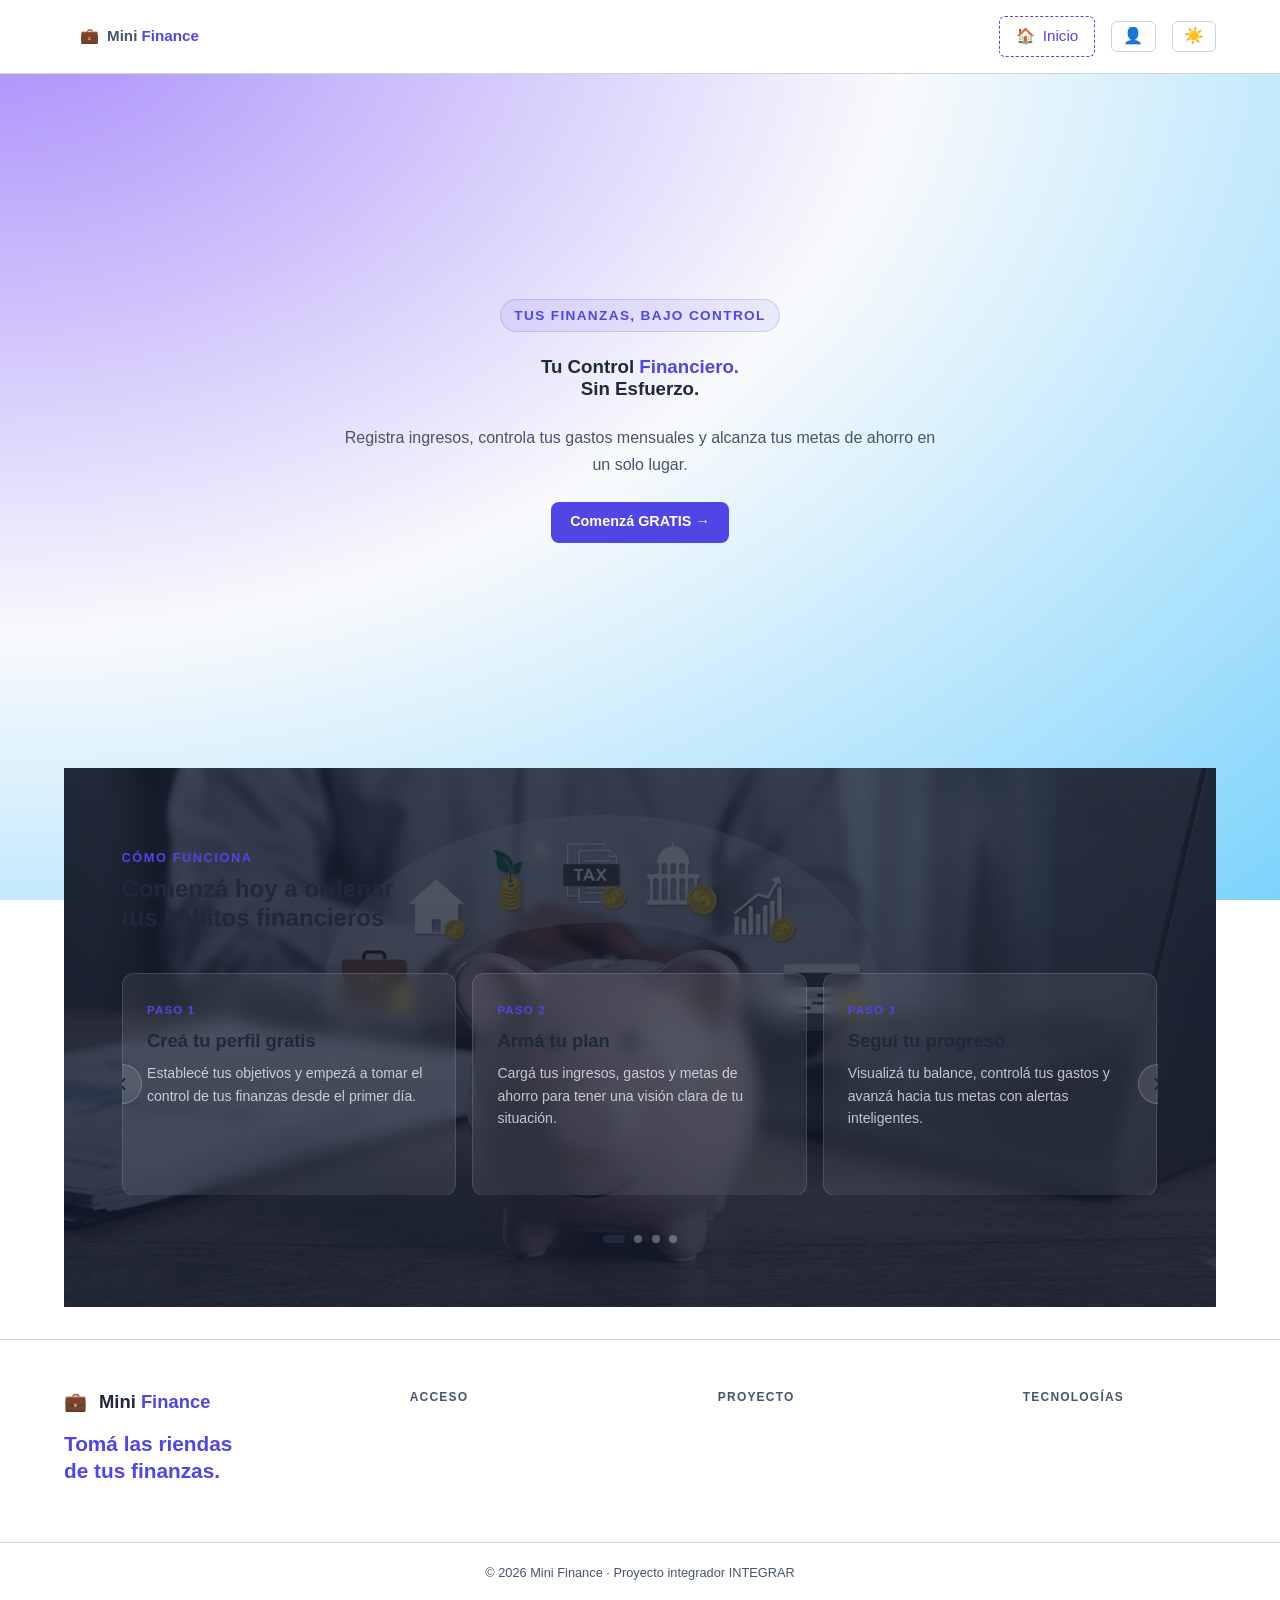
==== index.html @ 46c2e447 "feat (home): replace hero carousel with steps section and page footer. - Add steps carousel with dyn" ====
<!DOCTYPE html>
<html lang="es">
<head> 
    <meta charset="UTF-8">
    <meta name="viewport" content="width=device-width, initial-scale=1.0">
    <meta name="description" content="Mini Finance - Simulador de presupuesto personal.">
    <title>Mini Finance</title>
    <link rel="stylesheet" href="assets/src/main.css">
</head>
<body>

    <!-- Navbar principal -->
    <header class="main-navbar">
        <div class="navbar-container">
            <a href="index.html" class="logo" aria-label="Mini Finance - Inicio">
                <span aria-hidden="true">💼</span>
                <strong>Mini <span class="accent-text">Finance</span></strong>
            </a>
            <nav aria-label="Navegación principal">
                <ul class="nav-links">
                    <li><a href="index.html" class="nav-link-home" aria-current="page"><span aria-hidden="true">🏠</span>Inicio</a></li>
                    <li id="nav-dashboard-item" hidden>
                        <a href="pages/dashboard.html" class="btn-secondary">Ir al Dashboard</a>
                    </li>
                    <li>
                        <button id="nav-account-btn" class="btn-theme-toggle" aria-label="Mi cuenta" aria-expanded="false">
                            👤 <span id="nav-username"></span>
                        </button>
                    </li>
                    <li>
                        <button id="theme-toggle" class="btn-theme-toggle" aria-label="Cambiar tema">🌙</button>
                    </li>
                </ul>
            </nav>
        </div>
    </header>

    <!-- Hero y carrusel -->
    <!--
    <main class="main-home">
        <section class="hero" aria-labelledby="hero-title">
            <article class="hero-content">
                <p class="hero-tag">Tus finanzas, bajo control</p>
                <h1 id="hero-title">Tu Control <span class="accent-text">Financiero.</span><br>Sin Esfuerzo.</h1>
                <p class="hero-description">Registra ingresos, controla tus gastos mensuales y alcanza tus metas de ahorro en un solo lugar.</p>
                <button id="hero-cta" class="btn-primary">Comenzá GRATIS →</button>
            </article>

            <figure class="hero-carousel" aria-hidden="false">
                <img src="assets/img/image1.png" alt="" class="carousel-slide active">
                <img src="assets/img/image2.png" alt="" class="carousel-slide">
                <img src="assets/img/image3.png" alt="" class="carousel-slide">
                <button class="carousel-btn prev" aria-label="Imagen anterior">❮</button>
                <button class="carousel-btn next" aria-label="Siguiente imagen">❯</button>
                <figcaption class="carousel-dots">
                    <button class="dot active" data-slide="0" aria-label="Ir a imagen 1"></button>
                    <button class="dot" data-slide="1" aria-label="Ir a imagen 2"></button>
                    <button class="dot" data-slide="2" aria-label="Ir a imagen 3"></button>
                </figcaption>
            </figure>
        </section>
    </main>
    -->

    <!-- Hero sin carrusel -->
    <main class="main-home">
        <section class="hero hero-solo" aria-labelledby="hero-title">
            <article class="hero-content">
                <p class="hero-tag">Tus finanzas, bajo control</p>
                <h1 id="hero-title">Tu Control <span class="accent-text">Financiero.</span><br>Sin Esfuerzo.</h1>
                <p class="hero-description">Registra ingresos, controla tus gastos mensuales y alcanza tus metas de ahorro en un solo lugar.</p>
                <button id="hero-cta" class="btn-primary">Comenzá GRATIS →</button>
            </article>
        </section>

        <!-- Sección "Cómo funciona" con carrusel de pasos -->
        <section class="steps-section" aria-labelledby="steps-title">

            <!-- Imagen de fondo decorativa -->
            <div class="steps-bg" aria-hidden="true"></div>

            <div class="steps-inner">
                <header class="steps-header">
                    <p class="steps-eyebrow">Cómo funciona</p>
                    <h2 id="steps-title">Comenzá hoy a ordenar<br>tus hábitos financieros</h2>
                </header>

                <!-- Carrusel de pasos -->
                <div class="steps-carousel-wrapper" role="region" aria-label="Pasos para usar Mini Finance">
                    <div class="steps-track" id="steps-track">

                        <article class="step-card">
                            <p class="step-label">PASO 1</p>
                            <h3 class="step-title">Creá tu perfil gratis</h3>
                            <p class="step-desc">Establecé tus objetivos y empezá a tomar el control de tus finanzas desde el primer día.</p>
                        </article>

                        <article class="step-card">
                            <p class="step-label">PASO 2</p>
                            <h3 class="step-title">Armá tu plan</h3>
                            <p class="step-desc">Cargá tus ingresos, gastos y metas de ahorro para tener una visión clara de tu situación.</p>
                        </article>

                        <article class="step-card">
                            <p class="step-label">PASO 3</p>
                            <h3 class="step-title">Seguí tu progreso</h3>
                            <p class="step-desc">Visualizá tu balance, controlá tus gastos y avanzá hacia tus metas con alertas inteligentes.</p>
                        </article>

                        <article class="step-card step-card--highlight">
                            <p class="step-label">PRÓXIMAMENTE</p>
                            <h3 class="step-title">Análisis avanzado</h3>
                            <p class="step-desc">Gráficos de la regla 50/30/20, reportes mensuales y recomendaciones personalizadas.</p>
                            <span class="step-badge">En desarrollo</span>
                        </article>

                    </div>

                    <button class="steps-btn steps-btn--prev" id="steps-prev" aria-label="Paso anterior">
                        <svg xmlns="http://www.w3.org/2000/svg" width="20" height="20" viewBox="0 0 24 24" fill="none" stroke="currentColor" stroke-width="2.5" stroke-linecap="round" stroke-linejoin="round" aria-hidden="true"><polyline points="15 18 9 12 15 6"/></svg>
                    </button>
                    <button class="steps-btn steps-btn--next" id="steps-next" aria-label="Paso siguiente">
                        <svg xmlns="http://www.w3.org/2000/svg" width="20" height="20" viewBox="0 0 24 24" fill="none" stroke="currentColor" stroke-width="2.5" stroke-linecap="round" stroke-linejoin="round" aria-hidden="true"><polyline points="9 18 15 12 9 6"/></svg>
                    </button>
                </div>

                <!-- Dots -->
                <div class="steps-dots" id="steps-dots" aria-label="Indicadores de paso" role="tablist"></div>
            </div>
        </section>
    </main>



    <!-- OVERLAY DE AUTENTICACIÓN -->
    <div id="auth-overlay" class="auth-overlay" role="dialog" aria-modal="true" aria-labelledby="auth-overlay-title">
        <article class="auth-card">

            <!-- Selector de modo: Login / Registro -->
            <nav class="auth-tabs" aria-label="Modo de acceso">
                <button class="auth-tab active" data-tab="login" aria-selected="true">Iniciar sesión</button>
                <button class="auth-tab" data-tab="register" aria-selected="false">Crear cuenta</button>
            </nav>

            <!-- Form de Login -->
            <section id="auth-login" class="auth-form-panel" aria-labelledby="login-title">
                <h2 id="login-title" class="auth-form-title">Bienvenido de vuelta</h2>
                <p class="auth-form-subtitle">Ingresá con tu cuenta para continuar.</p>

                <form id="login-form" novalidate>
                    <div class="form-group">
                        <label for="login-username">Usuario</label>
                        <input type="text" id="login-username" placeholder="Tu nombre de usuario" autocomplete="username">
                        <span id="login-username-error" class="error-message" role="status" aria-live="polite"></span>
                    </div>
                    <div class="form-group">
                        <label for="login-password">Contraseña</label>
                        <input type="password" id="login-password" placeholder="Tu contraseña" autocomplete="current-password">
                        <span id="login-password-error" class="error-message" role="status" aria-live="polite"></span>
                    </div>
                    <span id="login-general-error" class="error-message auth-general-error" role="alert" aria-live="assertive"></span>
                    <button type="submit" class="btn-primary btn-block">Ingresar</button>
                </form>

                <!-- Lista de cuentas existentes -->
                <section id="accounts-list-section" aria-labelledby="accounts-list-title">
                    <h3 id="accounts-list-title" class="accounts-list-title">Cuentas guardadas</h3>
                    <ul id="accounts-list" class="accounts-list" aria-label="Lista de cuentas"></ul>
                </section>
            </section>

            <!-- Form de Registro -->
            <section id="auth-register" class="auth-form-panel" hidden aria-labelledby="register-title">
                <h2 id="register-title" class="auth-form-title">Crear cuenta</h2>
                <p class="auth-form-subtitle">Registrá tu cuenta para guardar tus finanzas.</p>

                <form id="register-form" novalidate>
                    <div class="form-group">
                        <label for="register-username">Usuario</label>
                        <input type="text" id="register-username" placeholder="Mínimo 3 caracteres" autocomplete="username">
                        <span id="register-username-error" class="error-message" role="status" aria-live="polite"></span>
                    </div>
                    <div class="form-group">
                        <label for="register-password">Contraseña</label>
                        <input type="password" id="register-password" placeholder="Mínimo 4 caracteres" autocomplete="new-password">
                        <span id="register-password-error" class="error-message" role="status" aria-live="polite"></span>
                    </div>
                    <div class="form-group">
                        <label for="register-password2">Confirmar contraseña</label>
                        <input type="password" id="register-password2" placeholder="Repetí tu contraseña" autocomplete="new-password">
                        <span id="register-password2-error" class="error-message" role="status" aria-live="polite"></span>
                    </div>
                    <span id="register-general-error" class="error-message auth-general-error" role="alert" aria-live="assertive"></span>
                    <button type="submit" class="btn-primary btn-block">Crear cuenta</button>
                </form>
            </section>

        </article>
    </div>

    <!-- Menú de cuenta (dropdown) -->
    <div id="account-menu" class="account-menu" hidden aria-label="Menú de cuenta">
        <p class="account-menu-name">Cuenta: <strong id="account-menu-username"></strong></p>
        <button type="button" id="logout-btn" class="btn-danger">Cerrar sesión</button>
    </div>

    <!-- REPO en GitHub 
    <a href="https://github.com/Facu-Ferreyra/Mini_Finance_INTEGRAR" class="github-fab" target="_blank" rel="noopener noreferrer" aria-label="Ver repositorio en GitHub">
        <svg xmlns="http://www.w3.org/2000/svg" width="22" height="22" viewBox="0 0 24 24" fill="currentColor" aria-hidden="true">
            <path d="M12 0C5.37 0 0 5.37 0 12c0 5.31 3.435 9.795 8.205 11.385.6.105.825-.255.825-.57 0-.285-.015-1.23-.015-2.235-3.015.555-3.795-.735-4.035-1.41-.135-.345-.72-1.41-1.23-1.695-.42-.225-1.02-.78-.015-.795.945-.015 1.62.87 1.845 1.23 1.08 1.815 2.805 1.305 3.495.99.105-.78.42-1.305.765-1.605-2.67-.3-5.46-1.335-5.46-5.925 0-1.305.465-2.385 1.23-3.225-.12-.3-.54-1.53.12-3.18 0 0 1.005-.315 3.3 1.23.96-.27 1.98-.405 3-.405s2.04.135 3 .405c2.295-1.56 3.3-1.23 3.3-1.23.66 1.65.24 2.88.12 3.18.765.84 1.23 1.905 1.23 3.225 0 4.605-2.805 5.625-5.475 5.925.435.375.81 1.095.81 2.22 0 1.605-.015 2.895-.015 3.3 0 .315.225.69.825.57A12.02 12.02 0 0 0 24 12c0-6.63-5.37-12-12-12z"/>
        </svg>
        <span>Repo GitHub</span>
    </a>
    -->

        <!-- Footer -->
    <footer class="main-footer" role="contentinfo">
        <div class="footer-inner">

            <div class="footer-brand">
                <a href="index.html" class="logo footer-logo" aria-label="Mini Finance - Inicio">
                    <span aria-hidden="true">💼</span>
                    <strong>Mini <span class="accent-text">Finance</span></strong>
                </a>
                <p class="footer-tagline">Tomá las riendas<br>de tus finanzas.</p>
            </div>

            <nav class="footer-nav" aria-label="Links del footer">
                <section class="footer-col" aria-labelledby="footer-col-1">
                    <h3 id="footer-col-1">Acceso</h3>
                    <ul>
                        <li><a href="index.html">Inicio</a></li>
                        <li><a href="pages/dashboard.html">Dashboard</a></li>
                        <li><a href="pages/resumen.html">Resumen</a></li>
                    </ul>
                </section>

                <section class="footer-col" aria-labelledby="footer-col-2">
                    <h3 id="footer-col-2">Proyecto</h3>
                    <ul>
                        <li><a href="https://github.com/Facu-Ferreyra/Mini_Finance_INTEGRAR" target="_blank" rel="noopener noreferrer">Repositorio GitHub</a></li>
                        <li><a href="#como-funciona">Cómo funciona</a></li>
                    </ul>
                </section>

                <section class="footer-col" aria-labelledby="footer-col-3">
                    <h3 id="footer-col-3">Tecnologías</h3>
                    <ul>
                        <li><span>· HTML5 ·</span></li>
                        <li><span>· CSS3 ·</span></li>
                        <li><span>· JavaScript ES Modules ·</span></li>
                    </ul>
                </section>
            </nav>

        </div>

        <div class="footer-bottom">
            <p>© 2026 Mini Finance · Proyecto integrador INTEGRAR</p>
        </div>
    </footer>

    <script type="module" src="assets/scripts/main.js" defer></script>
</body>
</html>
---- assets/src/main.css ----
@layer reset, variables, layout, components, pages, responsive;

@import url("base/reset.css") layer(reset);
@import url("base/variables.css") layer(variables);
@import url("layout/layout.css") layer(layout);
@import url("components/index.css") layer(components);
@import url("pages/index.css") layer(pages);
@import url("responsive.css") layer(responsive);

@keyframes pageFadeIn {
    from { opacity: 0; transform: translateY(8px); }
    to   { opacity: 1; transform: translateY(0); }
}

@keyframes pageFadeOut {
    from { opacity: 1; transform: translateY(0); }
    to   { opacity: 0; transform: translateY(-8px); }
}

body {
    animation: pageFadeIn 0.35s ease forwards;
}

body.page-leaving {
    animation: pageFadeOut 0.25s ease forwards;
    pointer-events: none;
}
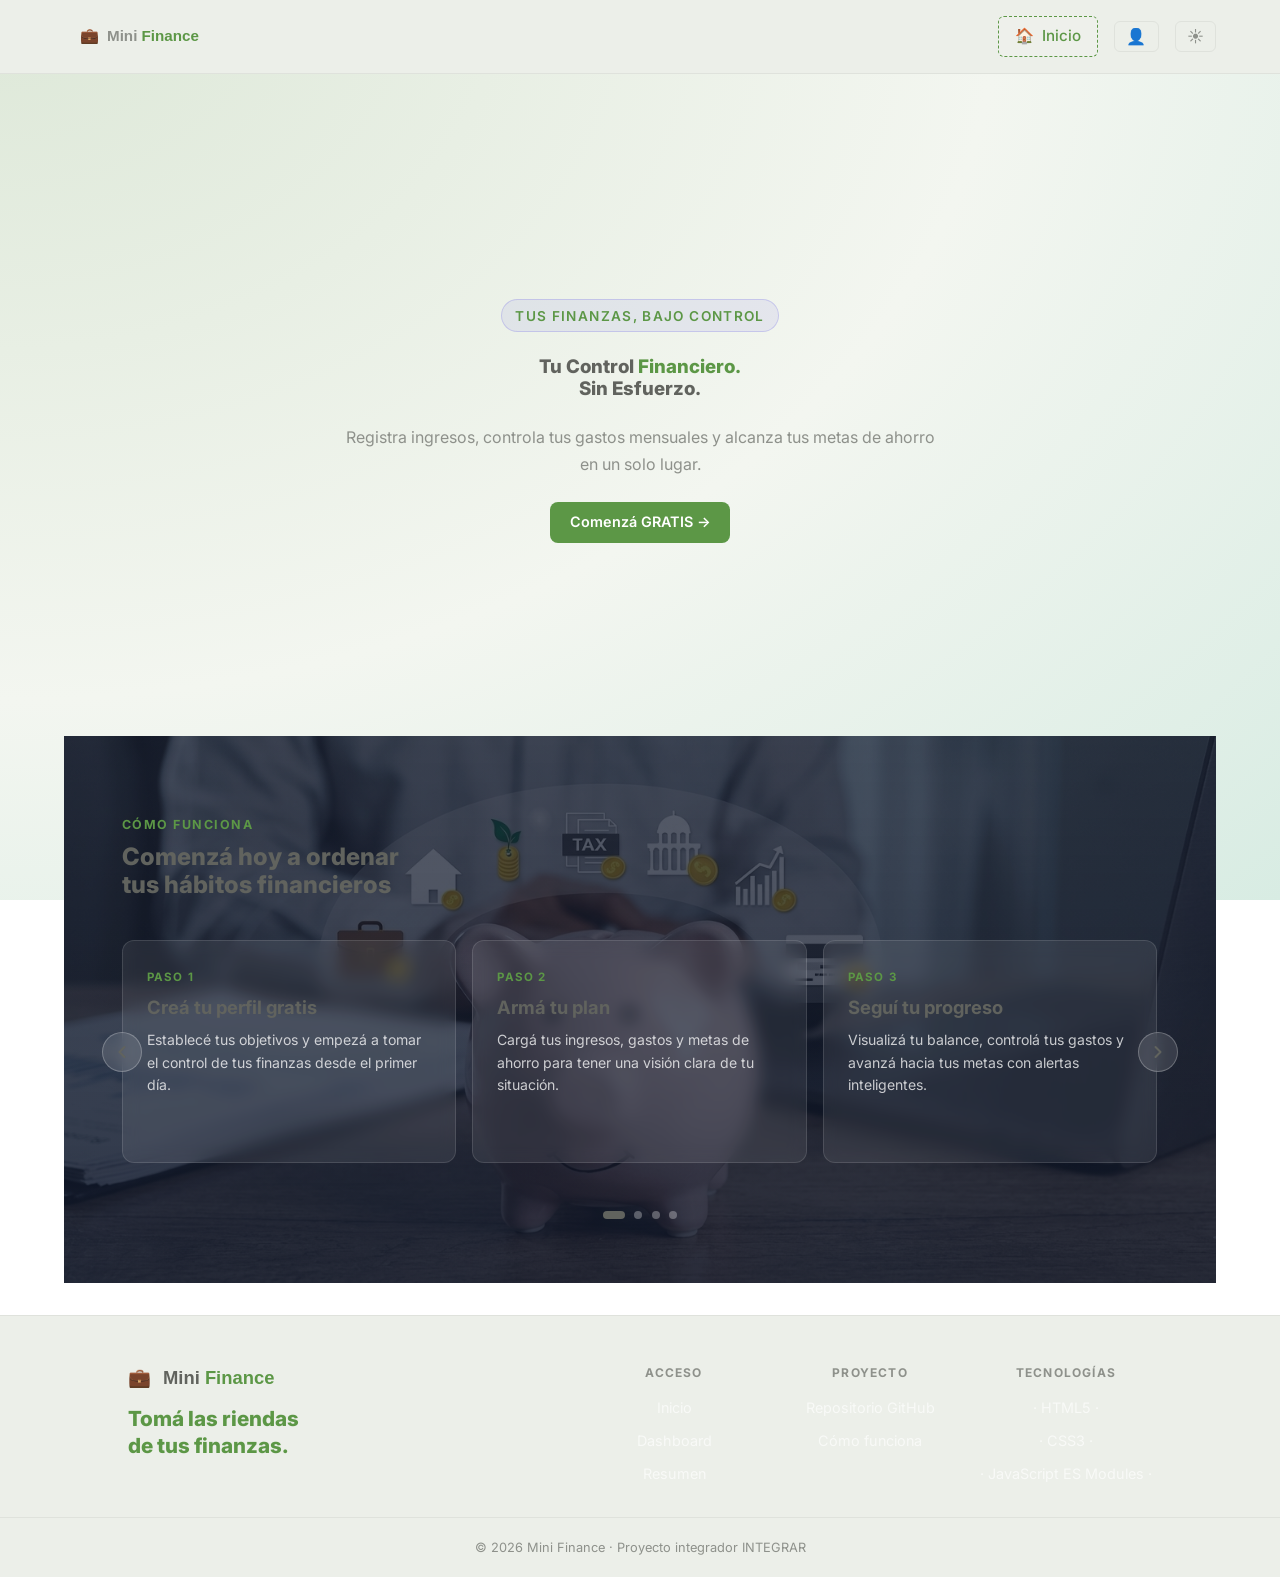
==== commit ccef031d: "fix (ui): carrousel buttons visible. - steps section full-width. - dar/light pallete refresh. - auth" ====
--- a/index.html
+++ b/index.html
@@ -5,6 +5,9 @@
     <meta name="viewport" content="width=device-width, initial-scale=1.0">
     <meta name="description" content="Mini Finance - Simulador de presupuesto personal.">
     <title>Mini Finance</title>
+    <link rel="preconnect" href="https://fonts.googleapis.com">
+    <link rel="preconnect" href="https://fonts.gstatic.com" crossorigin>
+    <link rel="stylesheet" href="https://fonts.googleapis.com/css2?family=Inter:wght@400;500;600;700;800&display=swap">
     <link rel="stylesheet" href="assets/src/main.css">
 </head>
 <body>
@@ -87,33 +90,35 @@
 
                 <!-- Carrusel de pasos -->
                 <div class="steps-carousel-wrapper" role="region" aria-label="Pasos para usar Mini Finance">
-                    <div class="steps-track" id="steps-track">
-
-                        <article class="step-card">
-                            <p class="step-label">PASO 1</p>
-                            <h3 class="step-title">Creá tu perfil gratis</h3>
-                            <p class="step-desc">Establecé tus objetivos y empezá a tomar el control de tus finanzas desde el primer día.</p>
-                        </article>
-
-                        <article class="step-card">
-                            <p class="step-label">PASO 2</p>
-                            <h3 class="step-title">Armá tu plan</h3>
-                            <p class="step-desc">Cargá tus ingresos, gastos y metas de ahorro para tener una visión clara de tu situación.</p>
-                        </article>
-
-                        <article class="step-card">
-                            <p class="step-label">PASO 3</p>
-                            <h3 class="step-title">Seguí tu progreso</h3>
-                            <p class="step-desc">Visualizá tu balance, controlá tus gastos y avanzá hacia tus metas con alertas inteligentes.</p>
-                        </article>
-
-                        <article class="step-card step-card--highlight">
-                            <p class="step-label">PRÓXIMAMENTE</p>
-                            <h3 class="step-title">Análisis avanzado</h3>
-                            <p class="step-desc">Gráficos de la regla 50/30/20, reportes mensuales y recomendaciones personalizadas.</p>
-                            <span class="step-badge">En desarrollo</span>
-                        </article>
-
+                    <div class="steps-track-mask">
+                        <div class="steps-track" id="steps-track">
+
+                            <article class="step-card">
+                                <p class="step-label">PASO 1</p>
+                                <h3 class="step-title">Creá tu perfil gratis</h3>
+                                <p class="step-desc">Establecé tus objetivos y empezá a tomar el control de tus finanzas desde el primer día.</p>
+                            </article>
+
+                            <article class="step-card">
+                                <p class="step-label">PASO 2</p>
+                                <h3 class="step-title">Armá tu plan</h3>
+                                <p class="step-desc">Cargá tus ingresos, gastos y metas de ahorro para tener una visión clara de tu situación.</p>
+                            </article>
+
+                            <article class="step-card">
+                                <p class="step-label">PASO 3</p>
+                                <h3 class="step-title">Seguí tu progreso</h3>
+                                <p class="step-desc">Visualizá tu balance, controlá tus gastos y avanzá hacia tus metas con alertas inteligentes.</p>
+                            </article>
+
+                            <article class="step-card step-card--highlight">
+                                <p class="step-label">PRÓXIMAMENTE</p>
+                                <h3 class="step-title">Análisis avanzado</h3>
+                                <p class="step-desc">Gráficos de la regla 50/30/20, reportes mensuales y recomendaciones personalizadas.</p>
+                                <span class="step-badge">En desarrollo</span>
+                            </article>
+
+                        </div>
                     </div>
 
                     <button class="steps-btn steps-btn--prev" id="steps-prev" aria-label="Paso anterior">
--- a/assets/src/main.css
+++ b/assets/src/main.css
@@ -1,4 +1,5 @@
 @layer reset, variables, layout, components, pages, responsive;
+
 
 @import url("base/reset.css") layer(reset);
 @import url("base/variables.css") layer(variables);
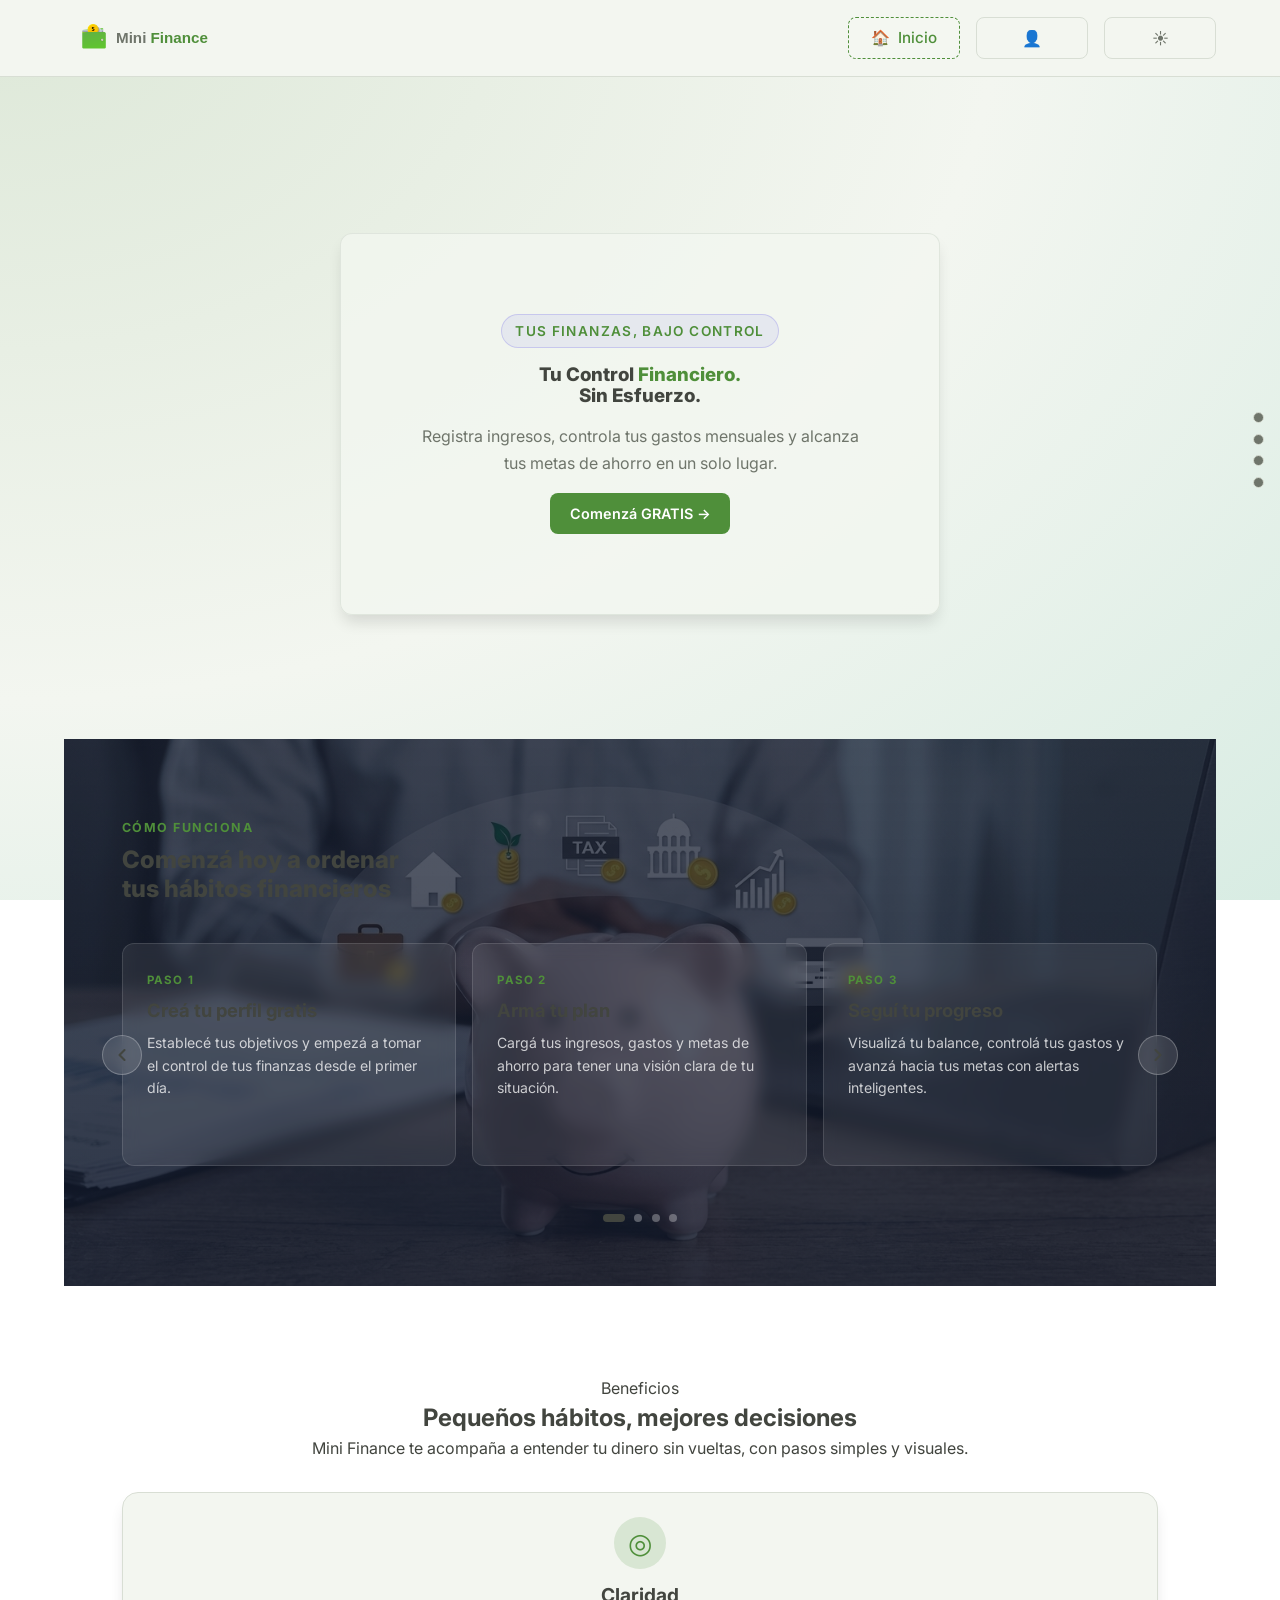
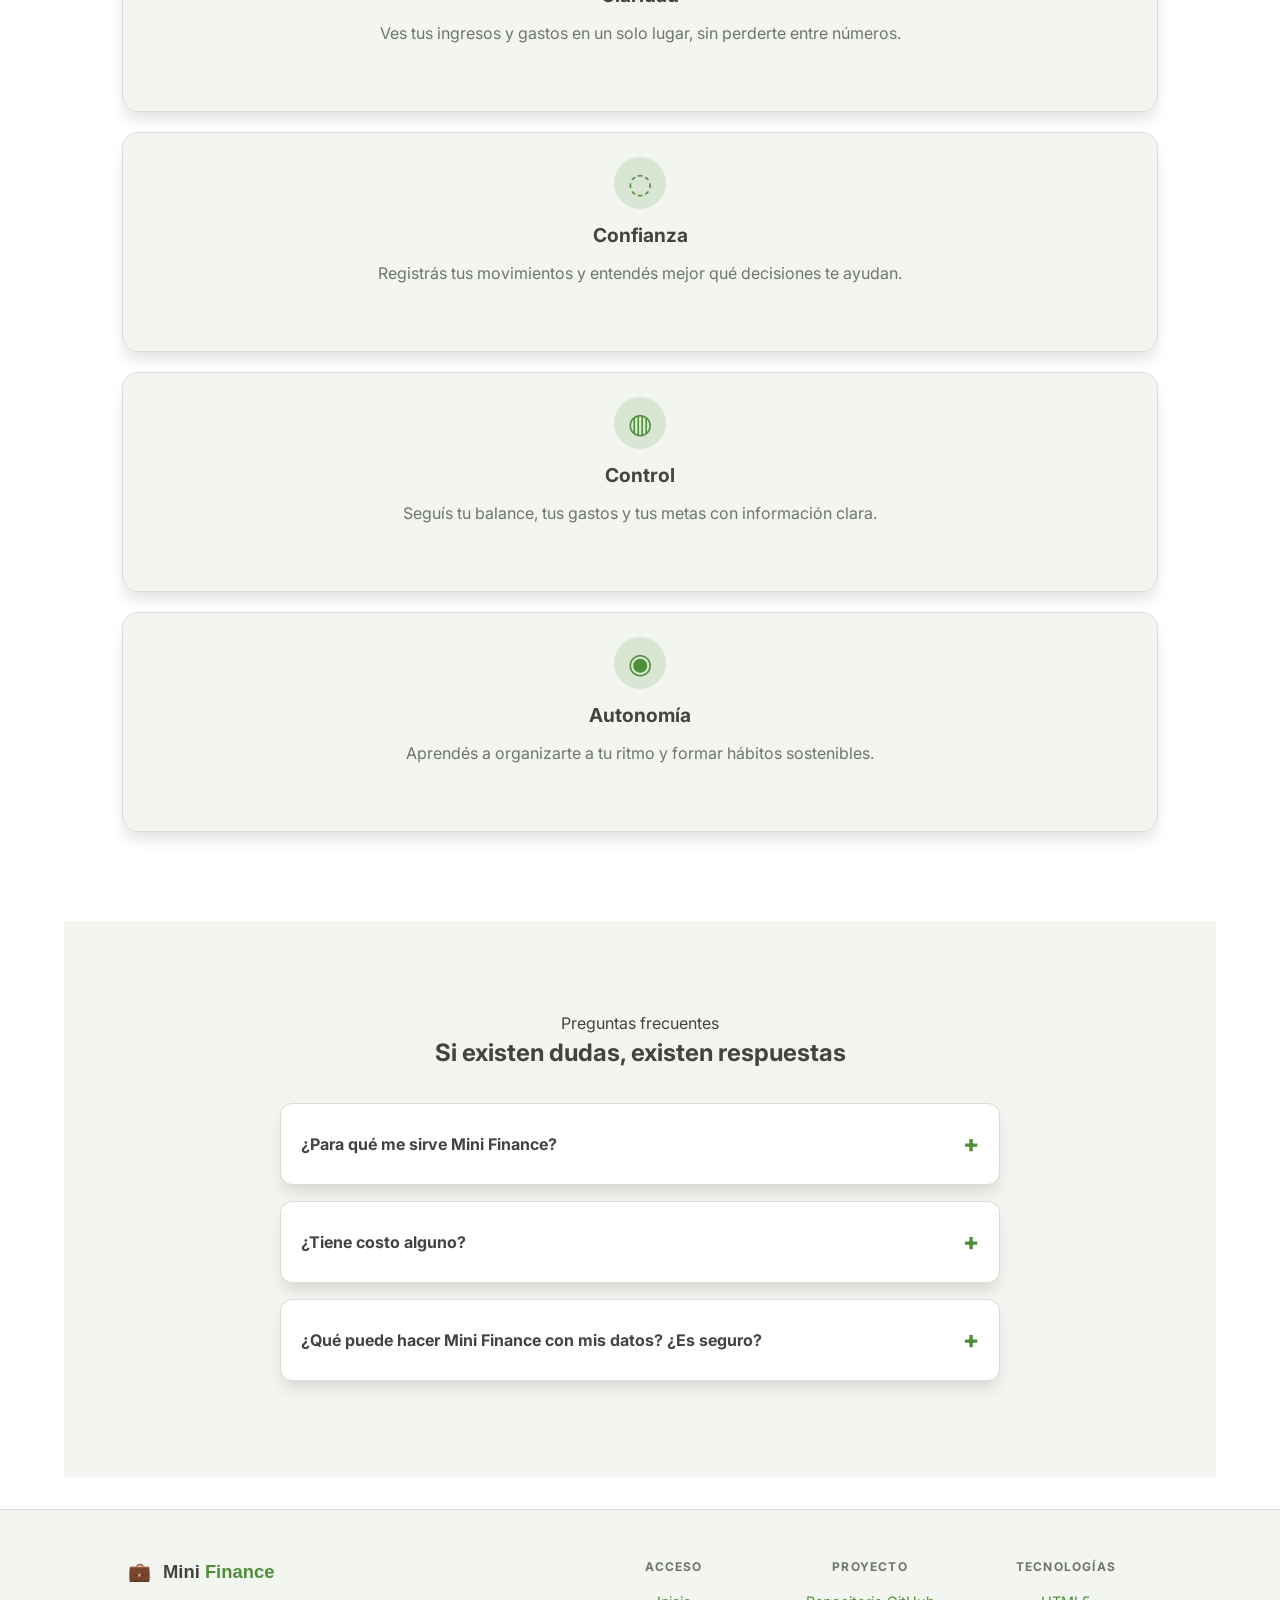
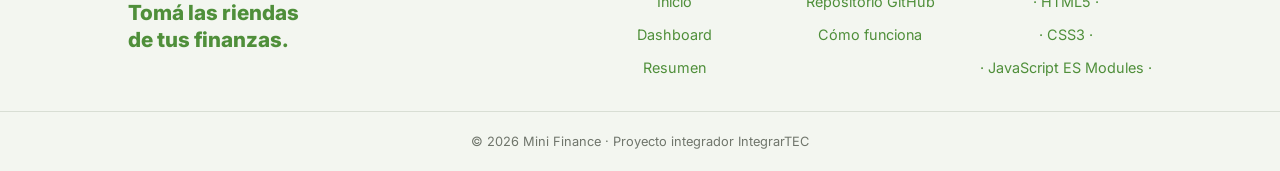
==== commit 08b015dc: "fix: stabilize responsive layout, modal behavior, and landing UI." ====
--- a/index.html
+++ b/index.html
@@ -5,6 +5,7 @@
     <meta name="viewport" content="width=device-width, initial-scale=1.0">
     <meta name="description" content="Mini Finance - Simulador de presupuesto personal.">
     <title>Mini Finance</title>
+    <link rel="icon" type="image/png" href="assets/img/favicon.png">
     <link rel="preconnect" href="https://fonts.googleapis.com">
     <link rel="preconnect" href="https://fonts.gstatic.com" crossorigin>
     <link rel="stylesheet" href="https://fonts.googleapis.com/css2?family=Inter:wght@400;500;600;700;800&display=swap">
@@ -16,11 +17,17 @@
     <header class="main-navbar">
         <div class="navbar-container">
             <a href="index.html" class="logo" aria-label="Mini Finance - Inicio">
-                <span aria-hidden="true">💼</span>
+                <img class="brand-mark" src="assets/img/logo-mini-finance.png" alt="" aria-hidden="true">
                 <strong>Mini <span class="accent-text">Finance</span></strong>
             </a>
-            <nav aria-label="Navegación principal">
-                <ul class="nav-links">
+            <button class="menu-toggle" id="mobile-menu" type="button" aria-label="Abrir menú" aria-expanded="false" aria-controls="primary-nav">
+                <span class="bar"></span>
+                <span class="bar"></span>
+                <span class="bar"></span>
+            </button>
+
+            <nav id= "primary-nav" aria-label="Navegación principal">
+                <ul class="nav-links no-search">
                     <li><a href="index.html" class="nav-link-home" aria-current="page"><span aria-hidden="true">🏠</span>Inicio</a></li>
                     <li id="nav-dashboard-item" hidden>
                         <a href="pages/dashboard.html" class="btn-secondary">Ir al Dashboard</a>
@@ -38,33 +45,6 @@
         </div>
     </header>
 
-    <!-- Hero y carrusel -->
-    <!--
-    <main class="main-home">
-        <section class="hero" aria-labelledby="hero-title">
-            <article class="hero-content">
-                <p class="hero-tag">Tus finanzas, bajo control</p>
-                <h1 id="hero-title">Tu Control <span class="accent-text">Financiero.</span><br>Sin Esfuerzo.</h1>
-                <p class="hero-description">Registra ingresos, controla tus gastos mensuales y alcanza tus metas de ahorro en un solo lugar.</p>
-                <button id="hero-cta" class="btn-primary">Comenzá GRATIS →</button>
-            </article>
-
-            <figure class="hero-carousel" aria-hidden="false">
-                <img src="assets/img/image1.png" alt="" class="carousel-slide active">
-                <img src="assets/img/image2.png" alt="" class="carousel-slide">
-                <img src="assets/img/image3.png" alt="" class="carousel-slide">
-                <button class="carousel-btn prev" aria-label="Imagen anterior">❮</button>
-                <button class="carousel-btn next" aria-label="Siguiente imagen">❯</button>
-                <figcaption class="carousel-dots">
-                    <button class="dot active" data-slide="0" aria-label="Ir a imagen 1"></button>
-                    <button class="dot" data-slide="1" aria-label="Ir a imagen 2"></button>
-                    <button class="dot" data-slide="2" aria-label="Ir a imagen 3"></button>
-                </figcaption>
-            </figure>
-        </section>
-    </main>
-    -->
-
     <!-- Hero sin carrusel -->
     <main class="main-home">
         <section class="hero hero-solo" aria-labelledby="hero-title">
@@ -77,7 +57,7 @@
         </section>
 
         <!-- Sección "Cómo funciona" con carrusel de pasos -->
-        <section class="steps-section" aria-labelledby="steps-title">
+        <section id="como-funciona" class="steps-section" aria-labelledby="steps-title">
 
             <!-- Imagen de fondo decorativa -->
             <div class="steps-bg" aria-hidden="true"></div>
@@ -133,6 +113,73 @@
                 <div class="steps-dots" id="steps-dots" aria-label="Indicadores de paso" role="tablist"></div>
             </div>
         </section>
+
+        <section class="benefits-section" aria-labelledby="benefits-title">
+            <header class="section-heading">
+                <p class="section-eyebrow">Beneficios</p>
+                <h2 id="benefits-title">Pequeños hábitos, mejores decisiones</h2>
+                <p>Mini Finance te acompaña a entender tu dinero sin vueltas, con pasos simples y visuales.</p>
+            </header>
+
+            <ul class="benefits-list" aria-label="Beneficios principales de Mini Finance">
+                 <li>
+                    <article class="benefit-card">
+                        <figure class="benefit-icon" aria-hidden="true">◎</figure>
+                        <h3>Claridad</h3>
+                        <p>Ves tus ingresos y gastos en un solo lugar, sin perderte entre números.</p>
+                    </article>
+                </li>
+                <li>
+                    <article class="benefit-card">
+                        <figure class="benefit-icon" aria-hidden="true">◌</figure>
+                        <h3>Confianza</h3>
+                        <p>Registrás tus movimientos y entendés mejor qué decisiones te ayudan.</p>
+                    </article>
+                </li>
+                <li>
+                    <article class="benefit-card">
+                        <figure class="benefit-icon" aria-hidden="true">◍</figure>
+                        <h3>Control</h3>
+                        <p>Seguís tu balance, tus gastos y tus metas con información clara.</p>
+                    </article>
+                </li>
+                <li>
+                    <article class="benefit-card">
+                        <figure class="benefit-icon" aria-hidden="true">◉</figure>
+                        <h3>Autonomía</h3>
+                        <p>Aprendés a organizarte a tu ritmo y formar hábitos sostenibles.</p>
+                    </article>
+                </li>    
+            </ul>
+        </section>
+
+        <section class="faq-section" aria-labelledby="faq-title">
+            <header class="section-heading">
+                <p class="section-eyebrow">Preguntas frecuentes</p>
+                <h2 id="faq-title">Si existen dudas, existen respuestas</h2>
+            </header>
+
+            <section class="faq-list" aria-label="Preguntas frecuentes">
+                <details>
+                    <summary>¿Para qué me sirve Mini Finance?</summary>
+                    <p>Para registrar movimientos, ver tu balance y organizar metas de ahorro.</p>
+                </details>
+                <details>
+                    <summary>¿Tiene costo alguno?</summary>
+                    <p>¡Crear tu perfil, registrar ingresos / egresos y gestionar tus metas es totalmente gratuito!</p>
+                    <p>Todo desde un solo lugar, con una experiencia simple y clara.</p>
+                </details>
+                <details>
+                    <summary>¿Qué puede hacer Mini Finance con mis datos? ¿Es seguro?</summary>
+                    <p>Sí, es seguro. En Mini Finance tratamos tu información con la máxima responsabilidad:</p>
+                        <ol>
+                            <p> • Solo pedimos los datos que realmente necesitamos.</p>
+                            <p> • Se mantienen protegidos y en privado, no se sube a ningun servidor en la nube.</p>
+                            <p> • Nunca los compartimos sin tu autorización.</p>
+                        </ol>
+                </details>
+            </section>
+        </section>
     </main>
 
 
@@ -208,6 +255,7 @@
         <p class="account-menu-name">Cuenta: <strong id="account-menu-username"></strong></p>
         <button type="button" id="logout-btn" class="btn-danger">Cerrar sesión</button>
     </div>
+
 
     <!-- REPO en GitHub 
     <a href="https://github.com/Facu-Ferreyra/Mini_Finance_INTEGRAR" class="github-fab" target="_blank" rel="noopener noreferrer" aria-label="Ver repositorio en GitHub">
@@ -217,6 +265,21 @@
         <span>Repo GitHub</span>
     </a>
     -->
+
+    <nav class="section-dots" aria-label="Navegación de secciones">
+        <a href="#hero-title" aria-label="Ir al inicio"></a>
+        <a href="#como-funciona" aria-label="Ir a Cómo funciona"></a>
+        <a href="#benefits-title" aria-label="Ir a Beneficios"></a>
+        <a href="#faq-title" aria-label="Ir a Preguntas frecuentes"></a>
+    </nav>
+
+    <nav class="mobile-bottom-nav" aria-label="Navegación inferior">
+        <ul>
+            <li><a href="index.html" aria-current="page"><span aria-hidden="true">⌂</span>Home</a></li>
+            <li><a href="pages/dashboard.html"><span aria-hidden="true">▦</span>Panel</a></li>
+            <li><a href="pages/resumen.html"><span aria-hidden="true">◎</span>Resumen</a></li>
+        </ul>
+    </nav>
 
         <!-- Footer -->
     <footer class="main-footer" role="contentinfo">
@@ -261,7 +324,7 @@
         </div>
 
         <div class="footer-bottom">
-            <p>© 2026 Mini Finance · Proyecto integrador INTEGRAR</p>
+            <p>© 2026 Mini Finance · Proyecto integrador IntegrarTEC</p>
         </div>
     </footer>
 
--- a/assets/src/main.css
+++ b/assets/src/main.css
@@ -8,14 +8,15 @@
 @import url("pages/index.css") layer(pages);
 @import url("responsive.css") layer(responsive);
 
+
 @keyframes pageFadeIn {
-    from { opacity: 0; transform: translateY(8px); }
-    to   { opacity: 1; transform: translateY(0); }
+    from { opacity: 0; }
+    to   { opacity: 1; }
 }
 
 @keyframes pageFadeOut {
-    from { opacity: 1; transform: translateY(0); }
-    to   { opacity: 0; transform: translateY(-8px); }
+    from { opacity: 1; }
+    to   { opacity: 0; }
 }
 
 body {
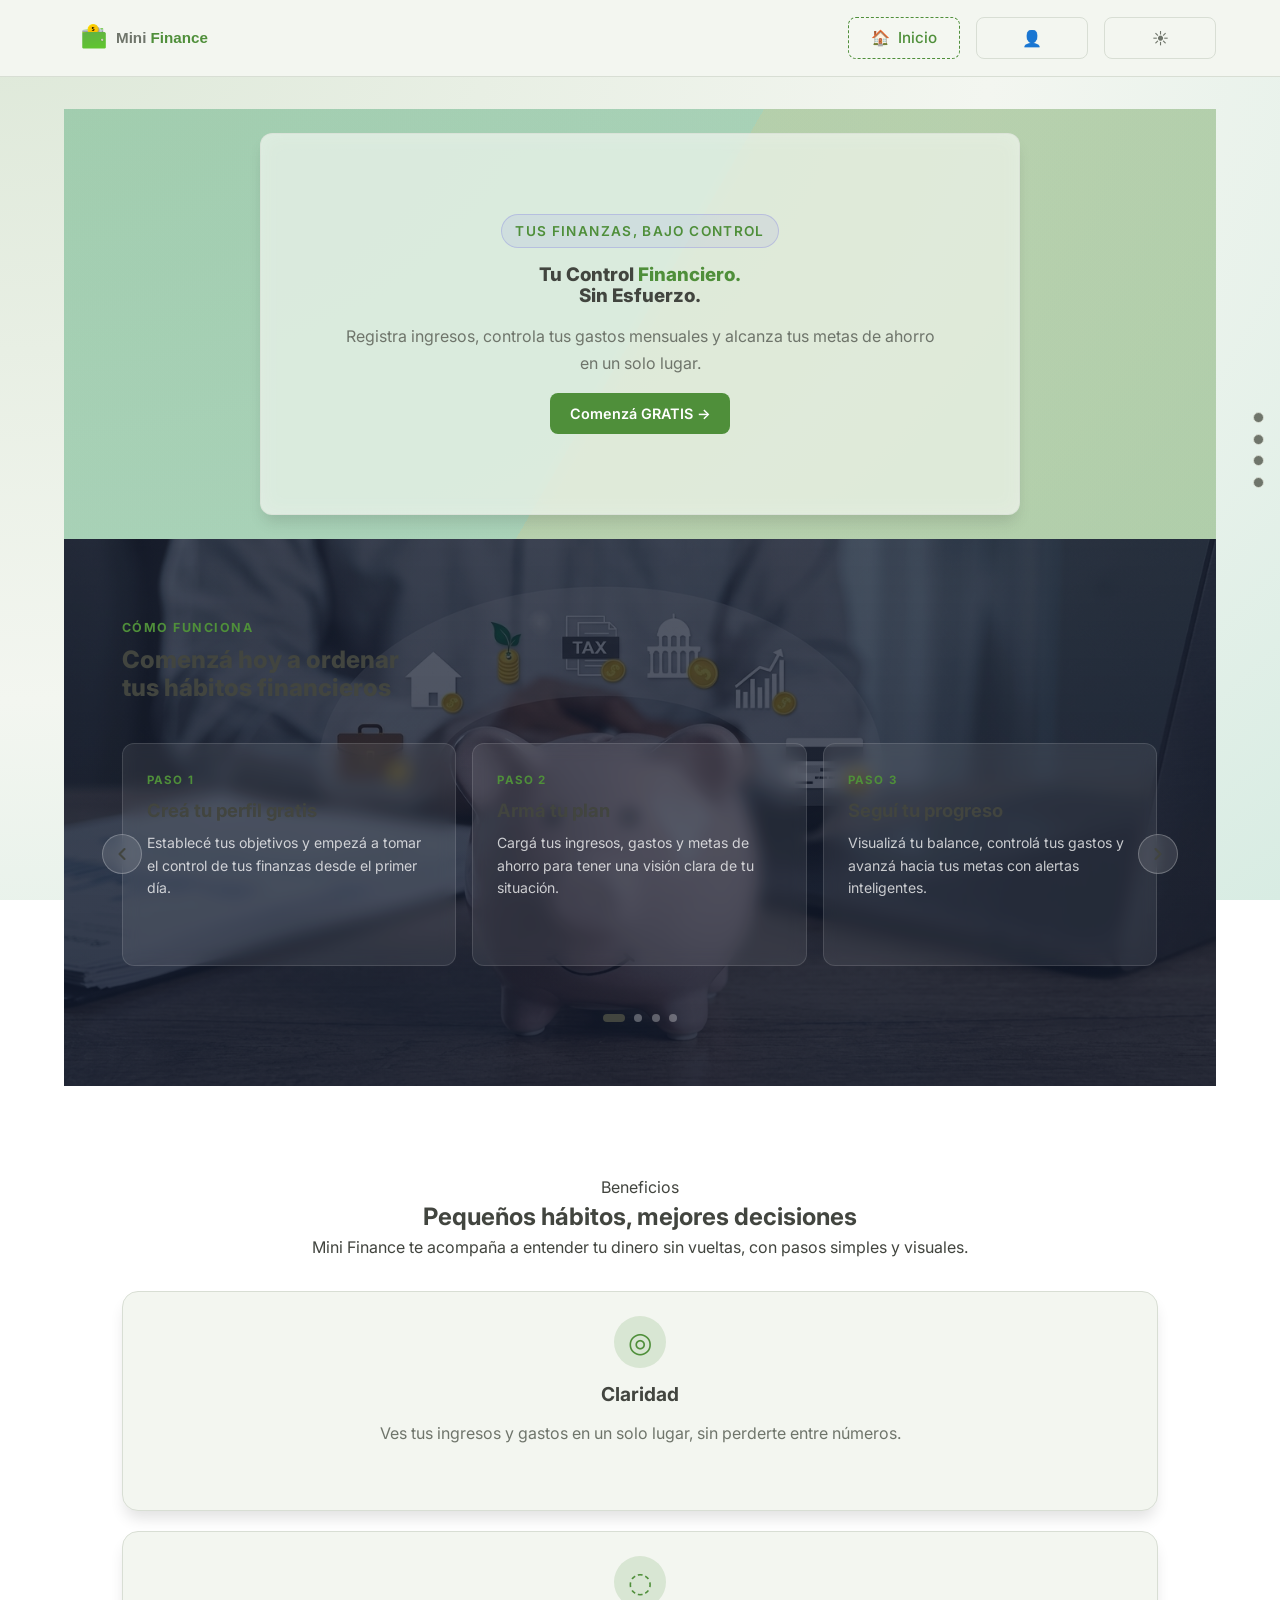
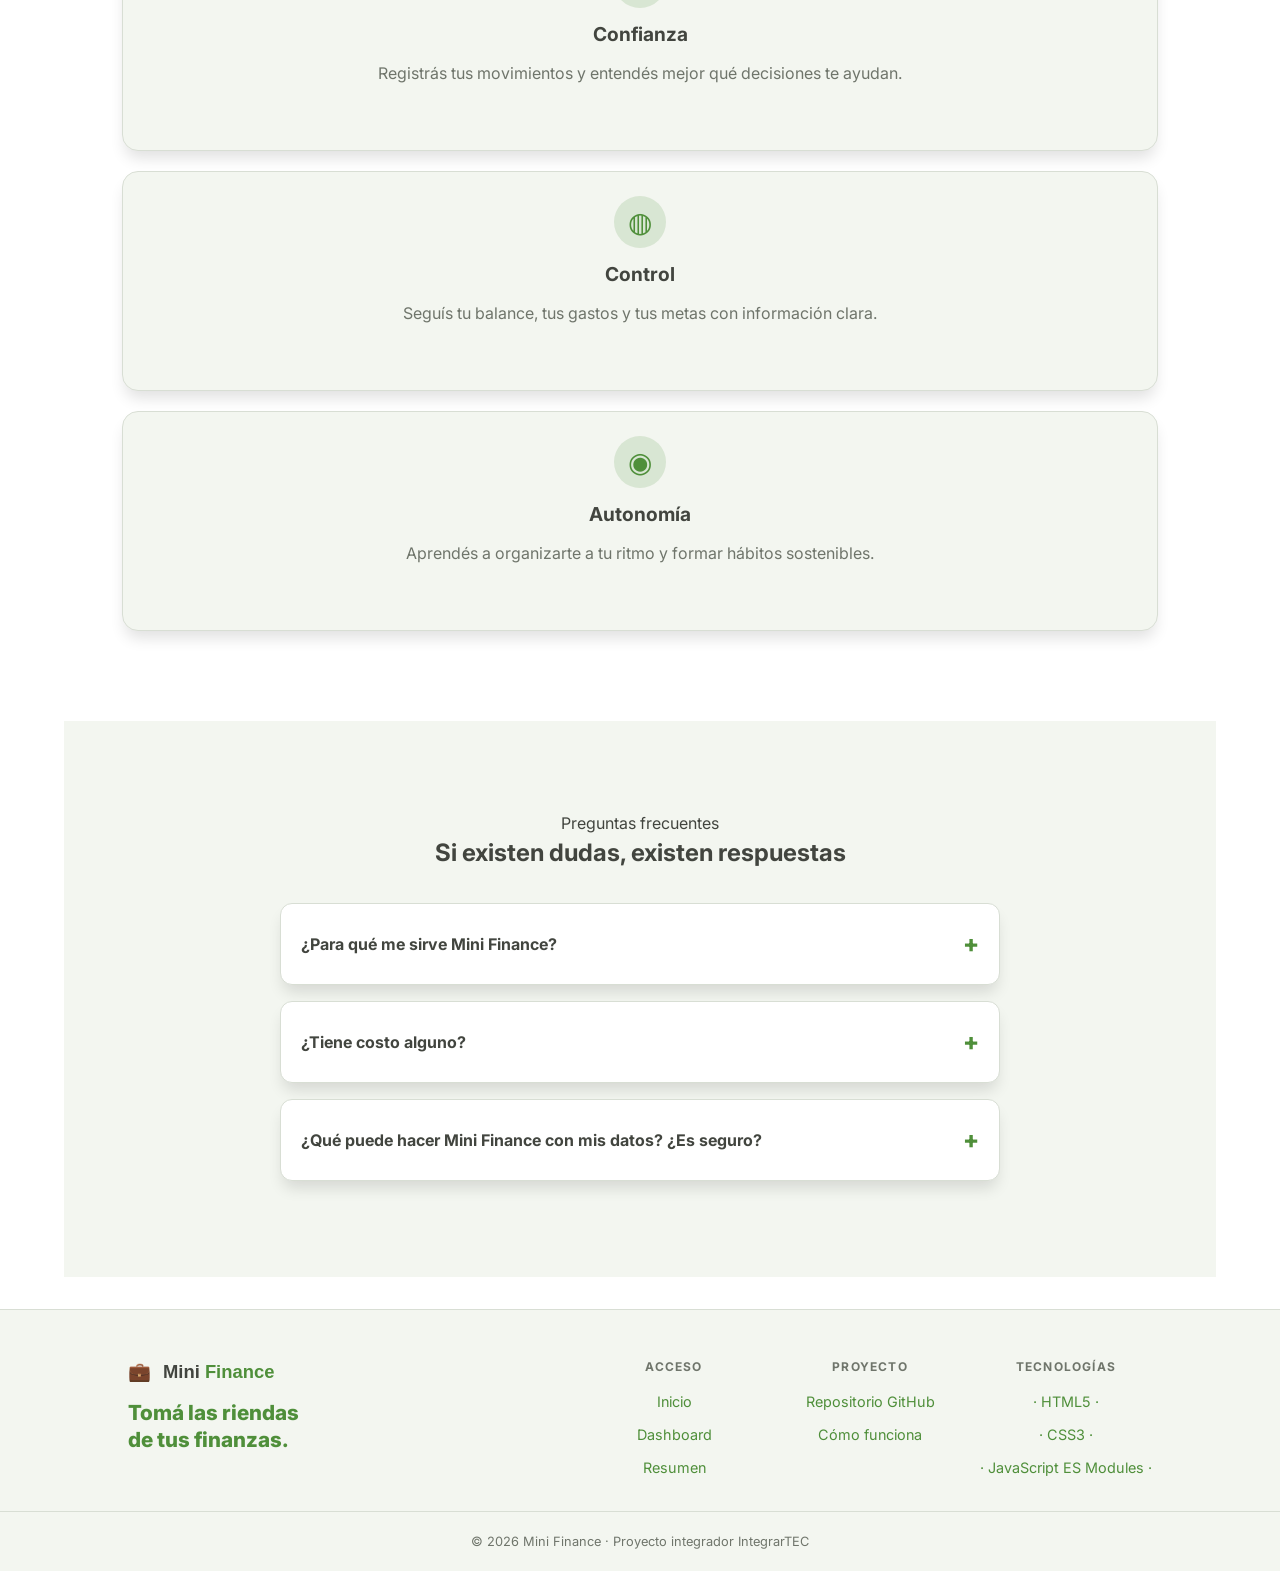
==== commit 284a457f: "feat: add section dots and improve landing animations." ====
--- a/index.html
+++ b/index.html
@@ -47,7 +47,7 @@
 
     <!-- Hero sin carrusel -->
     <main class="main-home">
-        <section class="hero hero-solo" aria-labelledby="hero-title">
+        <section class="hero hero-index" aria-labelledby="hero-title">
             <article class="hero-content">
                 <p class="hero-tag">Tus finanzas, bajo control</p>
                 <h1 id="hero-title">Tu Control <span class="accent-text">Financiero.</span><br>Sin Esfuerzo.</h1>
@@ -114,7 +114,7 @@
             </div>
         </section>
 
-        <section class="benefits-section" aria-labelledby="benefits-title">
+        <section id= "beneficios" class="benefits-section" aria-labelledby="benefits-title">
             <header class="section-heading">
                 <p class="section-eyebrow">Beneficios</p>
                 <h2 id="benefits-title">Pequeños hábitos, mejores decisiones</h2>
@@ -153,7 +153,7 @@
             </ul>
         </section>
 
-        <section class="faq-section" aria-labelledby="faq-title">
+        <section id="preguntas" class="faq-section" aria-labelledby="faq-title">
             <header class="section-heading">
                 <p class="section-eyebrow">Preguntas frecuentes</p>
                 <h2 id="faq-title">Si existen dudas, existen respuestas</h2>
@@ -269,8 +269,8 @@
     <nav class="section-dots" aria-label="Navegación de secciones">
         <a href="#hero-title" aria-label="Ir al inicio"></a>
         <a href="#como-funciona" aria-label="Ir a Cómo funciona"></a>
-        <a href="#benefits-title" aria-label="Ir a Beneficios"></a>
-        <a href="#faq-title" aria-label="Ir a Preguntas frecuentes"></a>
+        <a href="#beneficios" aria-label="Ir a Beneficios"></a>
+        <a href="#preguntas" aria-label="Ir a Preguntas frecuentes"></a>
     </nav>
 
     <nav class="mobile-bottom-nav" aria-label="Navegación inferior">
--- a/assets/src/main.css
+++ b/assets/src/main.css
@@ -8,7 +8,7 @@
 @import url("pages/index.css") layer(pages);
 @import url("responsive.css") layer(responsive);
 
-
+/*
 @keyframes pageFadeIn {
     from { opacity: 0; }
     to   { opacity: 1; }
@@ -18,7 +18,32 @@
     from { opacity: 1; }
     to   { opacity: 0; }
 }
+*/
 
+@keyframes pageFadeIn {
+    from {
+        opacity: 0;
+        transform: translateY(8px);
+    }
+
+    to {
+        opacity: 1;
+        transform: translateY(0);
+    }
+}
+
+@keyframes pageFadeOut {
+    from {
+        opacity: 1;
+        transform: translateY(0);
+    }
+
+    to {
+        opacity: 0;
+        transform: translateY(-8px);
+    }
+}
+/*
 body {
     animation: pageFadeIn 0.35s ease forwards;
 }
@@ -27,3 +52,19 @@
     animation: pageFadeOut 0.25s ease forwards;
     pointer-events: none;
 }
+*/
+
+main {
+    animation: pageFadeIn 0.35s ease forwards;
+}
+
+body.page-leaving main {
+    animation: pageFadeOut 0.25s ease forwards;
+}
+
+body.page-leaving {
+    pointer-events: none;
+}
+html {
+    scroll-behavior: smooth;
+}
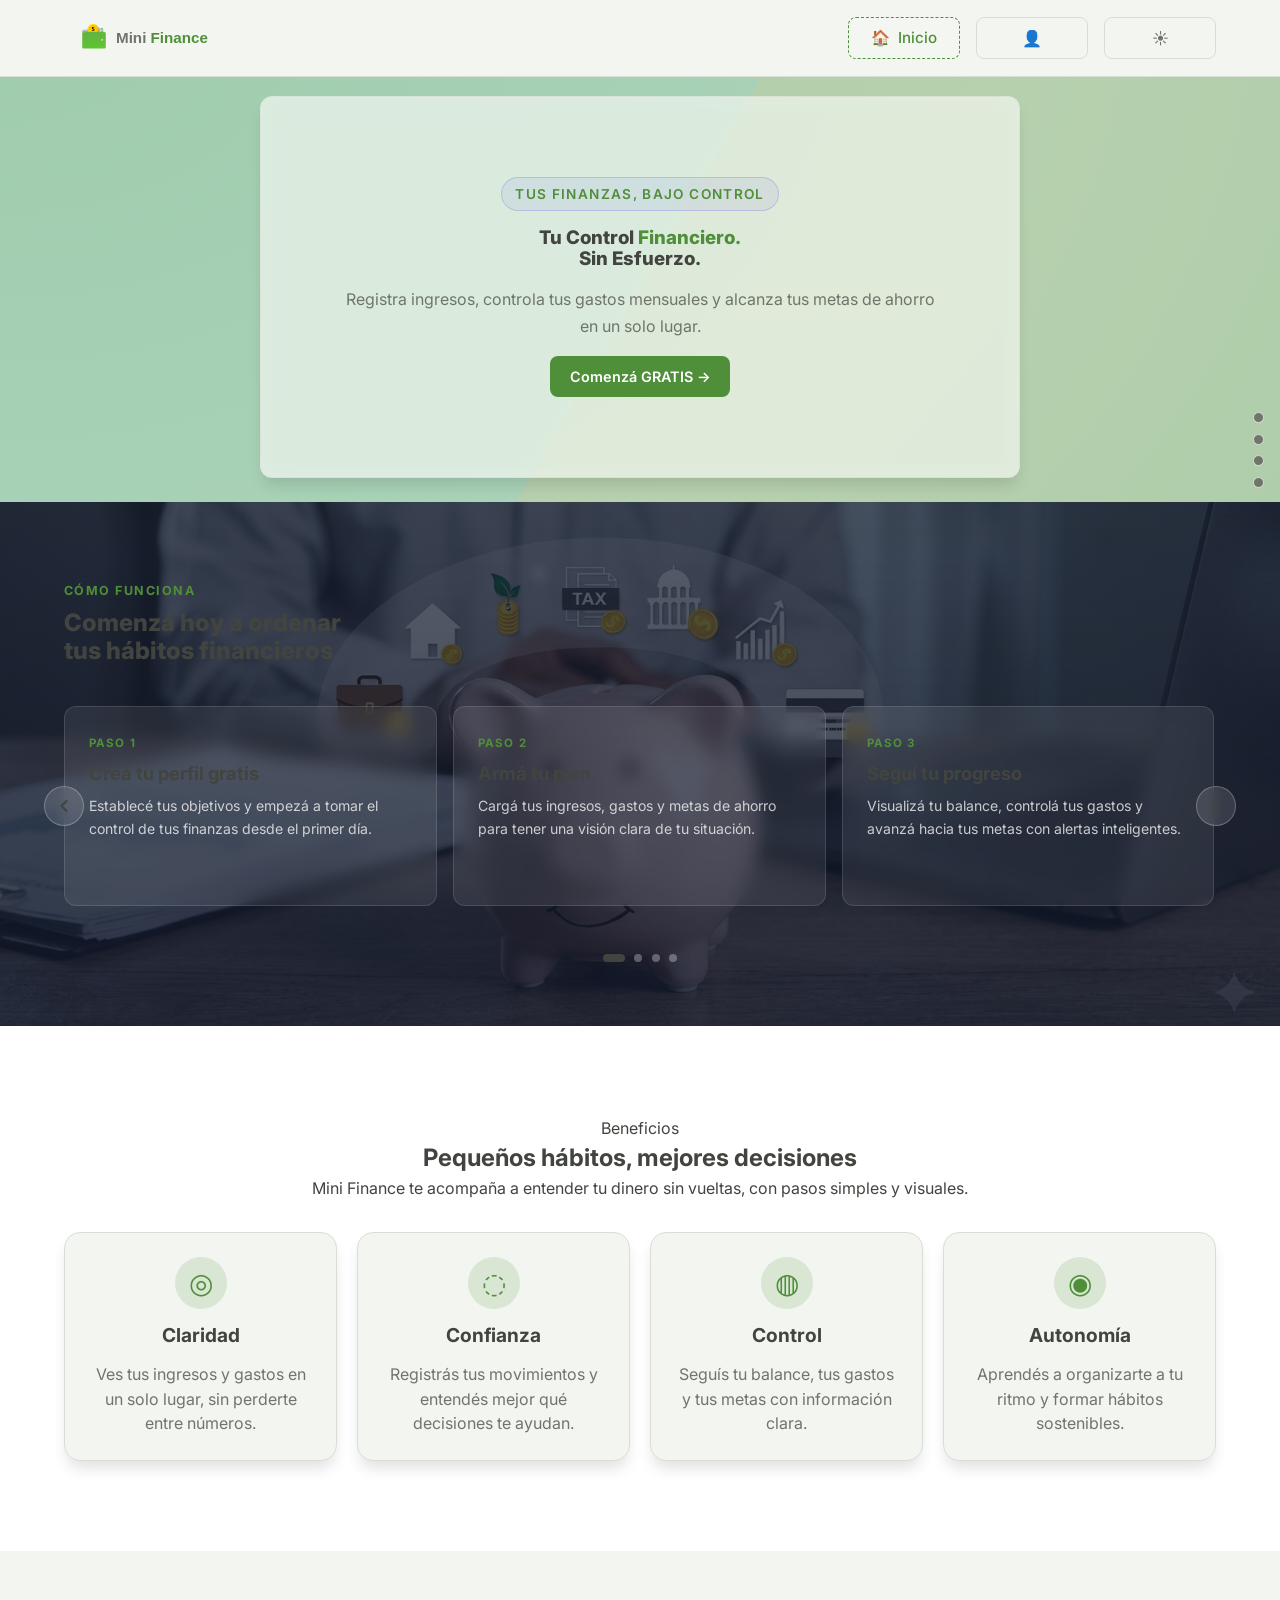
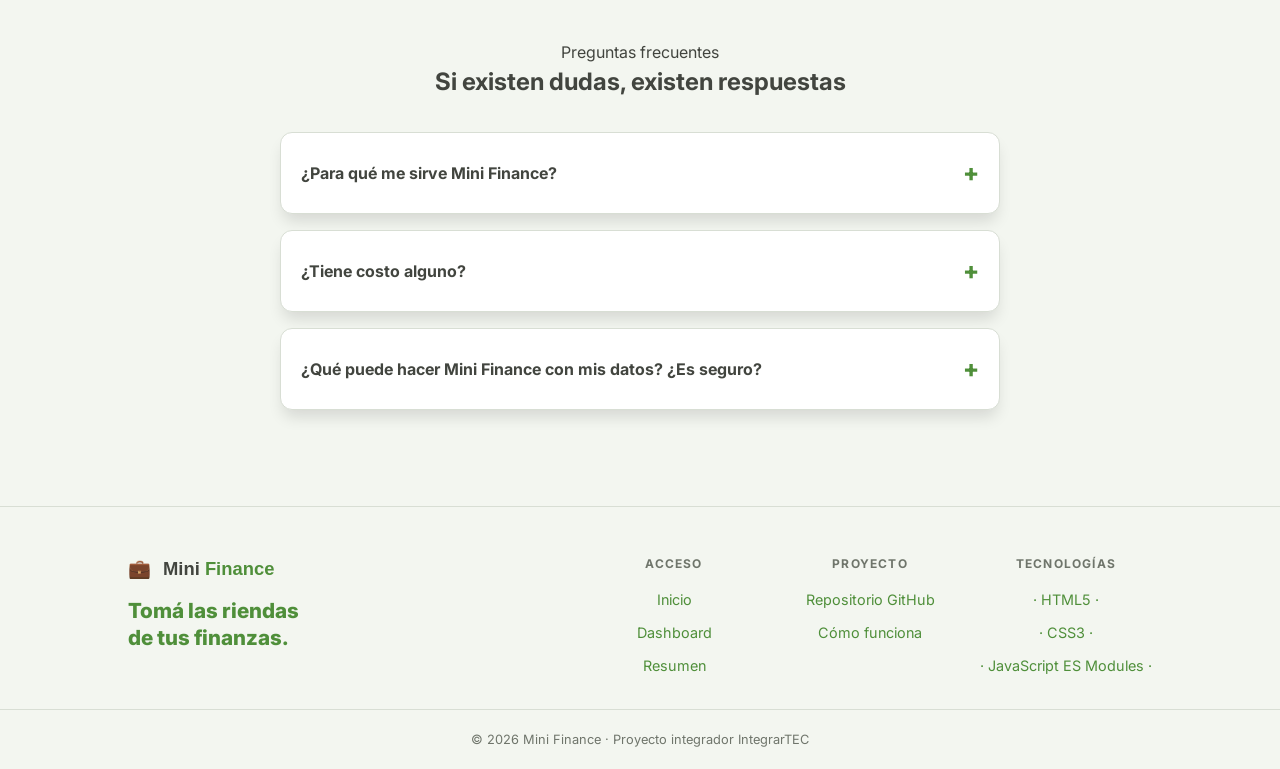
==== commit 379adbfe: "fix: security patches, bug fixes, and responsive layout overhaul. - add safePriority() whitelist to " ====
--- a/index.html
+++ b/index.html
@@ -5,6 +5,9 @@
     <meta name="viewport" content="width=device-width, initial-scale=1.0">
     <meta name="description" content="Mini Finance - Simulador de presupuesto personal.">
     <title>Mini Finance</title>
+    <meta property="og:title" content="Mini Finance - Tu Control Financiero">
+    <meta property="og:description" content="Simulador de presupuesto personal. Registrá ingresos, controlá gastos y alcanzá tus metas.">
+    <meta property="og:type" content="website">
     <link rel="icon" type="image/png" href="assets/img/favicon.png">
     <link rel="preconnect" href="https://fonts.googleapis.com">
     <link rel="preconnect" href="https://fonts.gstatic.com" crossorigin>
@@ -172,11 +175,11 @@
                 <details>
                     <summary>¿Qué puede hacer Mini Finance con mis datos? ¿Es seguro?</summary>
                     <p>Sí, es seguro. En Mini Finance tratamos tu información con la máxima responsabilidad:</p>
-                        <ol>
-                            <p> • Solo pedimos los datos que realmente necesitamos.</p>
-                            <p> • Se mantienen protegidos y en privado, no se sube a ningun servidor en la nube.</p>
-                            <p> • Nunca los compartimos sin tu autorización.</p>
-                        </ol>
+                        <ul>
+                            <li>Solo pedimos los datos que realmente necesitamos.</li>
+                            <li>Se mantienen protegidos y en privado, no se sube a ningun servidor en la nube.</li>
+                            <li>Nunca los compartimos sin tu autorización.</li>
+                        </ul>
                 </details>
             </section>
         </section>
@@ -257,14 +260,6 @@
     </div>
 
 
-    <!-- REPO en GitHub 
-    <a href="https://github.com/Facu-Ferreyra/Mini_Finance_INTEGRAR" class="github-fab" target="_blank" rel="noopener noreferrer" aria-label="Ver repositorio en GitHub">
-        <svg xmlns="http://www.w3.org/2000/svg" width="22" height="22" viewBox="0 0 24 24" fill="currentColor" aria-hidden="true">
-            <path d="M12 0C5.37 0 0 5.37 0 12c0 5.31 3.435 9.795 8.205 11.385.6.105.825-.255.825-.57 0-.285-.015-1.23-.015-2.235-3.015.555-3.795-.735-4.035-1.41-.135-.345-.72-1.41-1.23-1.695-.42-.225-1.02-.78-.015-.795.945-.015 1.62.87 1.845 1.23 1.08 1.815 2.805 1.305 3.495.99.105-.78.42-1.305.765-1.605-2.67-.3-5.46-1.335-5.46-5.925 0-1.305.465-2.385 1.23-3.225-.12-.3-.54-1.53.12-3.18 0 0 1.005-.315 3.3 1.23.96-.27 1.98-.405 3-.405s2.04.135 3 .405c2.295-1.56 3.3-1.23 3.3-1.23.66 1.65.24 2.88.12 3.18.765.84 1.23 1.905 1.23 3.225 0 4.605-2.805 5.625-5.475 5.925.435.375.81 1.095.81 2.22 0 1.605-.015 2.895-.015 3.3 0 .315.225.69.825.57A12.02 12.02 0 0 0 24 12c0-6.63-5.37-12-12-12z"/>
-        </svg>
-        <span>Repo GitHub</span>
-    </a>
-    -->
 
     <nav class="section-dots" aria-label="Navegación de secciones">
         <a href="#hero-title" aria-label="Ir al inicio"></a>
@@ -328,6 +323,6 @@
         </div>
     </footer>
 
-    <script type="module" src="assets/scripts/main.js" defer></script>
+    <script type="module" src="assets/scripts/main.js"></script>
 </body>
 </html>
--- a/assets/src/main.css
+++ b/assets/src/main.css
@@ -1,5 +1,4 @@
 @layer reset, variables, layout, components, pages, responsive;
-
 
 @import url("base/reset.css") layer(reset);
 @import url("base/variables.css") layer(variables);
@@ -58,6 +57,13 @@
     animation: pageFadeIn 0.35s ease forwards;
 }
 
+@media (prefers-reduced-motion: reduce) {
+    main,
+    body.page-leaving main {
+        animation: none;
+    }
+}
+
 body.page-leaving main {
     animation: pageFadeOut 0.25s ease forwards;
 }
@@ -67,4 +73,5 @@
 }
 html {
     scroll-behavior: smooth;
-}+    scroll-padding-top: var(--navbar-h, 4.5rem);
+}
